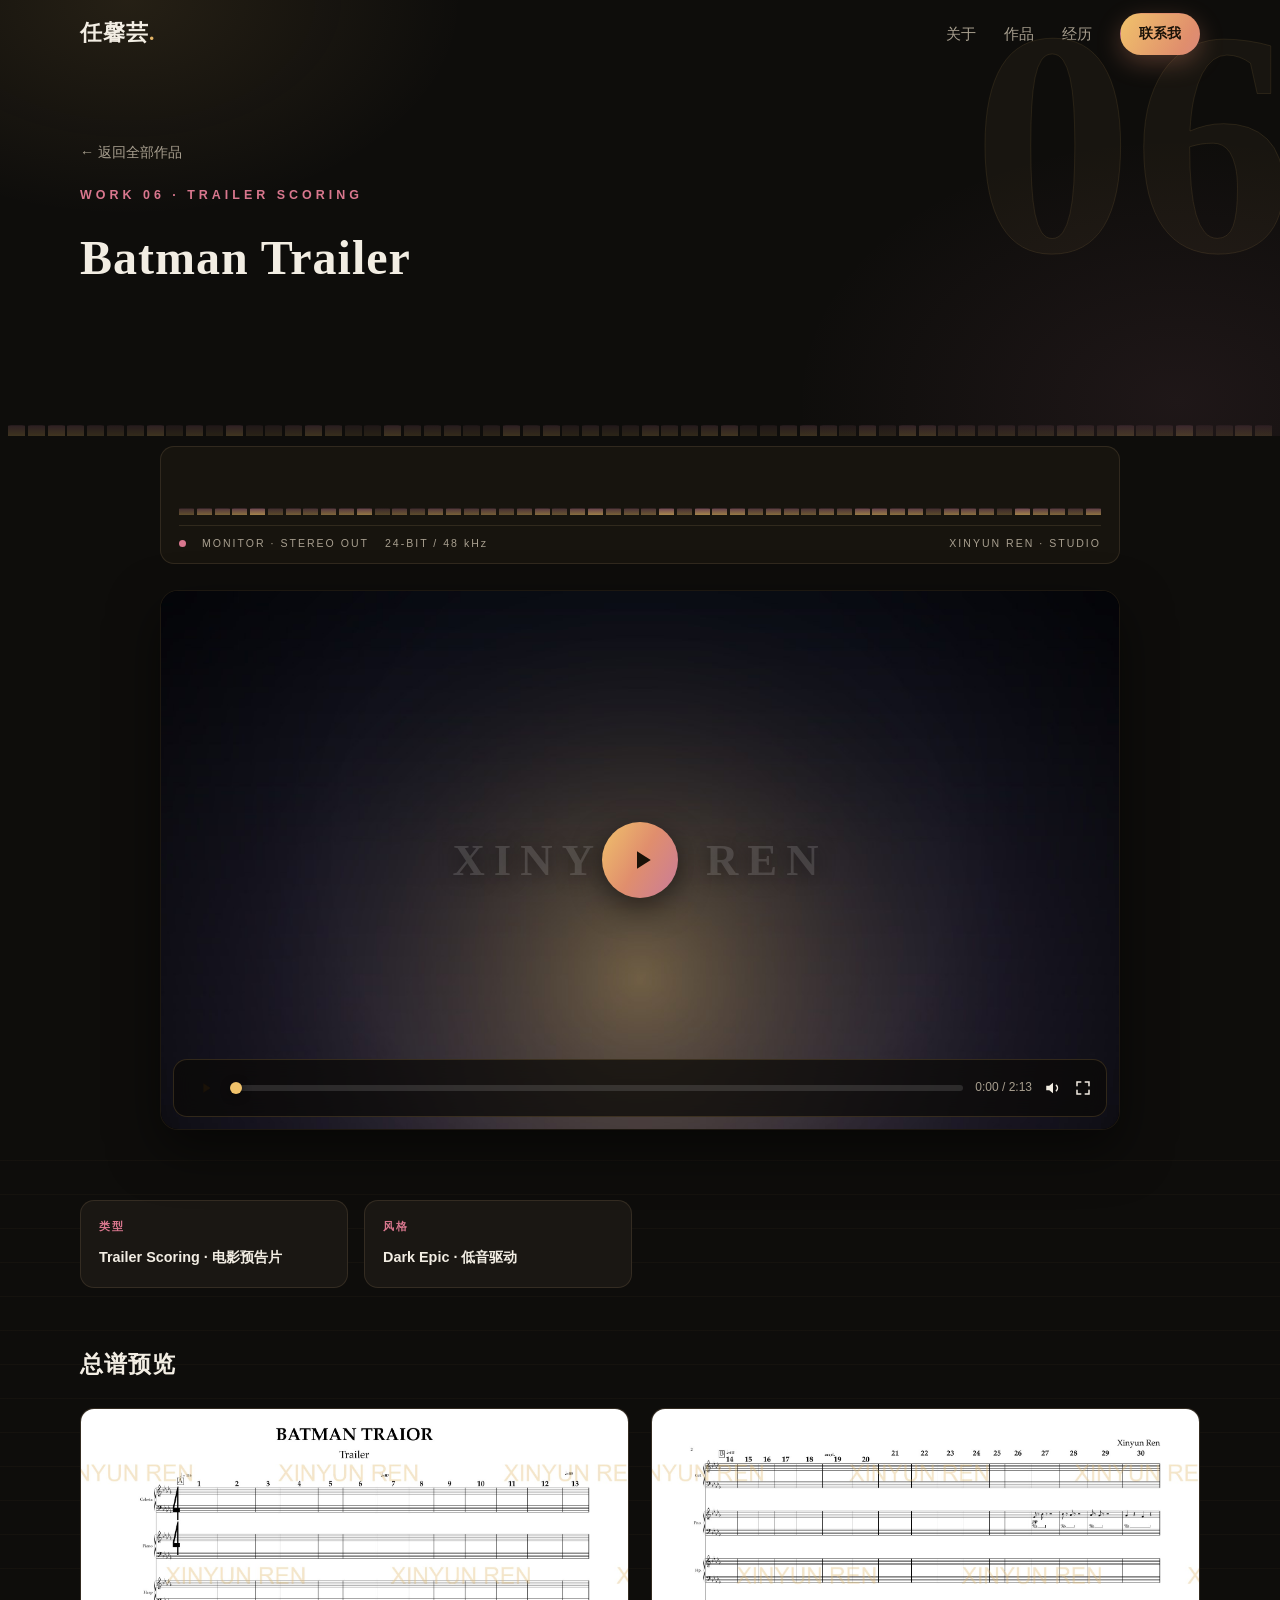
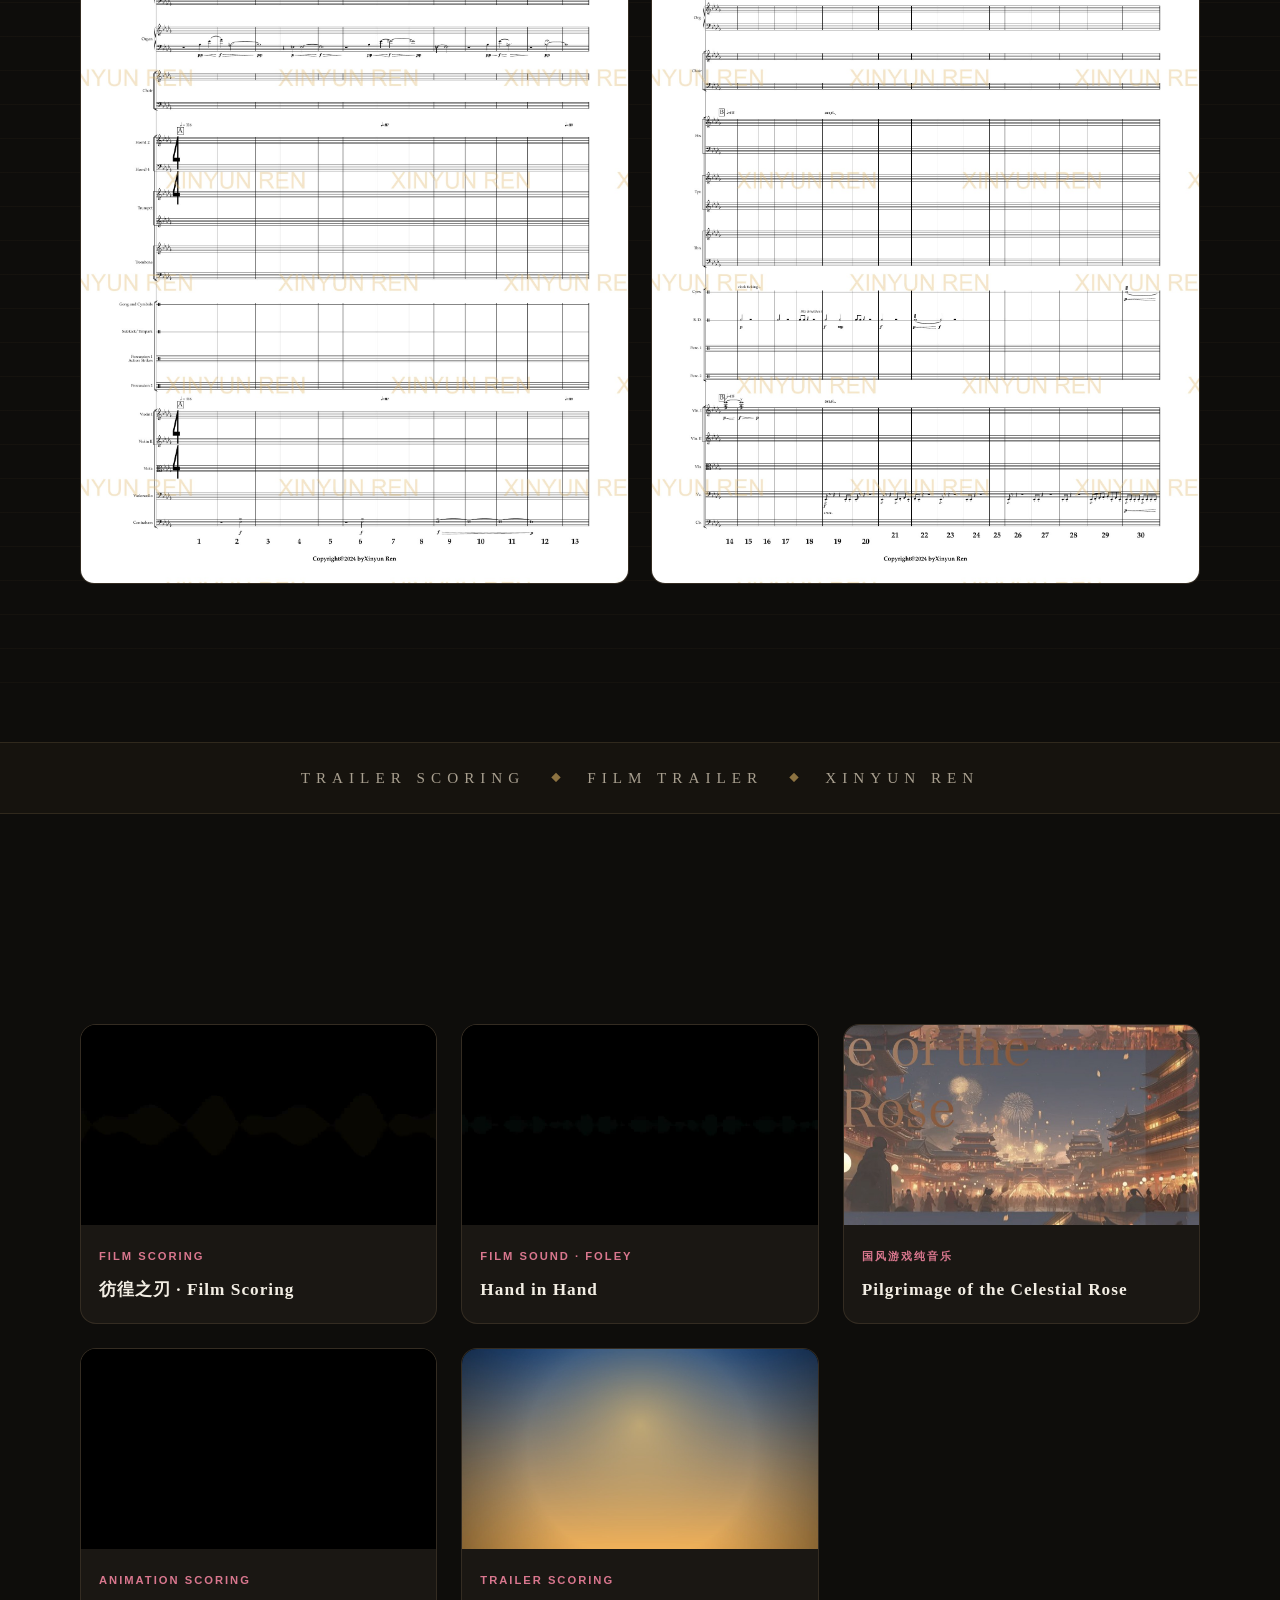
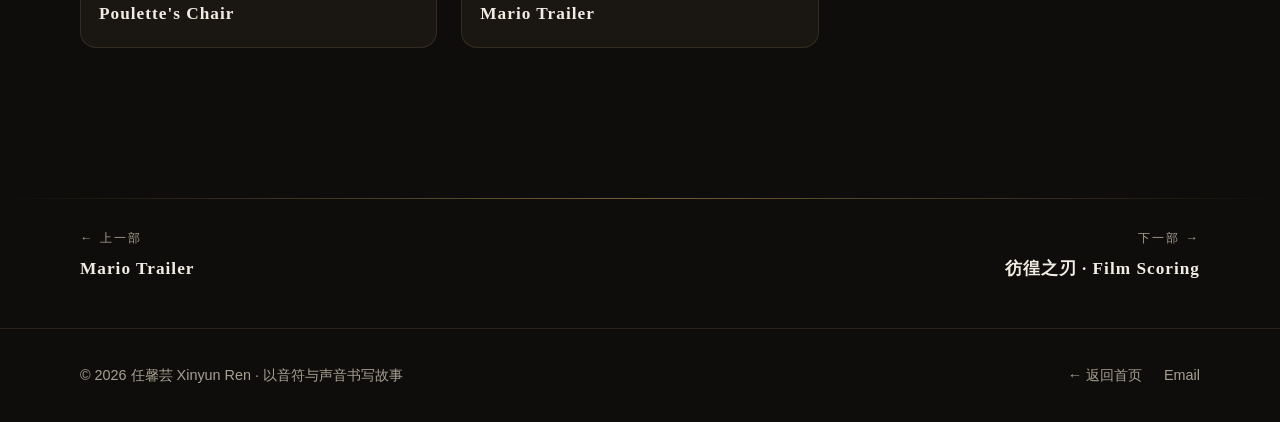
==== works/batman-trailer.html @ ea1e70ca "portfolio site" ====
<!DOCTYPE html>
<html lang="zh-CN">
<head>
  <meta charset="UTF-8" />
  <meta name="viewport" content="width=device-width, initial-scale=1.0" />
  <title>Batman Trailer · 任馨芸作品集</title>
  <link rel="stylesheet" href="../style.css" />
</head>
<body class="work-page">
  <div class="read-progress" id="readProgress"></div>

  <header class="navbar" id="navbar">
    <div class="container nav-inner">
      <a href="../index.html" class="logo">任馨芸<span class="dot">.</span></a>
      <nav class="nav-links" id="navLinks">
        <a href="../index.html#about">关于</a>
        <a href="../index.html#works">作品</a>
        <a href="../index.html#journey">经历</a>
        <a href="../index.html#contact" class="btn btn-primary btn-small">联系我</a>
      </nav>
      <button class="hamburger" id="hamburger" aria-label="菜单">
        <span></span><span></span><span></span>
      </button>
    </div>
  </header>

  <section class="work-hero">
    <div class="work-hero-bg" aria-hidden="true"></div>
    <span class="ghost-num" aria-hidden="true">06</span>
    <div class="waveform waveform-slim" id="waveform" aria-hidden="true"></div>
    <div class="container">
      <a class="crumb" href="../index.html#works">← 返回全部作品</a>
      <p class="section-tag">Work 06 · Trailer Scoring</p>
      <h1>Batman Trailer</h1>
    </div>
  </section>

  <section class="work-stage">
    <div class="stage-inner">
      <div class="console reveal">
        <div class="console-bars" id="consoleBars" aria-hidden="true"></div>
        <div class="console-meta">
          <span class="dot-live"></span>
          <span>MONITOR · STEREO OUT</span>
          <span>24-BIT / 48 kHz</span>
          <span class="c-end">XINYUN REN · STUDIO</span>
        </div>
      </div>
      <div class="media-frame" data-kind="video">
        <div class="m-watermark" aria-hidden="true">XINYUN REN</div>
        <video src="../video/batman-trailer.mp4" poster="../images/poster-batman.jpg" preload="metadata" playsinline></video>
        <button class="m-bigplay" aria-label="播放"><svg viewBox="0 0 24 24" aria-hidden="true"><path d="M8 5v14l11-7z"/></svg></button>
        <div class="m-bar">
          <button class="m-toggle" aria-label="播放 / 暂停">
            <svg class="ic-play" viewBox="0 0 24 24" aria-hidden="true"><path d="M8 5v14l11-7z"/></svg>
            <svg class="ic-pause" viewBox="0 0 24 24" aria-hidden="true"><path d="M6 5h4v14H6zM14 5h4v14h-4z"/></svg>
          </button>
          <div class="m-track"><div class="m-fill"></div><span class="m-knob"></span></div>
          <span class="m-time">0:00 / 0:00</span>
          <button class="m-mute" aria-label="静音 / 取消静音"><svg viewBox="0 0 24 24" aria-hidden="true"><path d="M3 9v6h4l5 4V5L7 9H3z"/><path d="M16.5 8.5a5 5 0 010 7" fill="none" stroke="currentColor" stroke-width="2" stroke-linecap="round"/></svg></button>
          <button class="m-full" aria-label="全屏"><svg viewBox="0 0 24 24" aria-hidden="true"><path d="M4 9V4h5M15 4h5v5M4 15v5h5M20 15v5h-5" fill="none" stroke="currentColor" stroke-width="2" stroke-linecap="round"/></svg></button>
        </div>
      </div>
    </div>
  </section>

  <section class="section work-detail">
    <div class="container">
            <div class="meta-grid">
        <div class="meta-card"><span>类型</span><strong>Trailer Scoring · 电影预告片</strong></div>
        <div class="meta-card"><span>风格</span><strong>Dark Epic · 低音驱动</strong></div>
      </div>
      <div class="score-block reveal">
        <h2>总谱预览</h2>
        <div class="score-grid">
          <figure><img src="../images/score-batman-1.jpg" alt="Batman Trailer 总谱预览" loading="lazy" /></figure>
          <figure><img src="../images/score-batman-2.jpg" alt="Batman Trailer 总谱预览 2" loading="lazy" /></figure>
        </div>
      </div>
    </div>
  </section>

  <div class="ribbon" aria-hidden="true">
    <div class="ribbon-track">
      <span>TRAILER SCORING</span><i>◆</i><span>FILM TRAILER</span><i>◆</i><span>XINYUN REN</span>
    </div>
  </div>

  <section class="section more-works">
    <div class="container">
      <p class="section-tag reveal">Keep Listening</p>
      <h2 class="section-title reveal">继续聆听</h2>
      <div class="more-grid">
        <a class="more-card reveal" href="panghuang.html">
          <div class="more-thumb"><img src="../images/poster-panghuang.jpg" alt="彷徨之刃 · Film Scoring" /></div>
          <div class="more-body"><span class="m-tag">Film Scoring</span><h4>彷徨之刃 · Film Scoring</h4></div>
        </a>
        <a class="more-card reveal" href="hand-in-hand.html">
          <div class="more-thumb"><img src="../images/poster-hand-in-hand.jpg" alt="Hand in Hand" /></div>
          <div class="more-body"><span class="m-tag">Film Sound · Foley</span><h4>Hand in Hand</h4></div>
        </a>
        <a class="more-card reveal" href="rose.html">
          <div class="more-thumb"><img src="../images/rose-cover.jpg" alt="Pilgrimage of the Celestial Rose" /></div>
          <div class="more-body"><span class="m-tag">国风游戏纯音乐</span><h4>Pilgrimage of the Celestial Rose</h4></div>
        </a>
        <a class="more-card reveal" href="poulette.html">
          <div class="more-thumb"><img src="../images/poster-poulette.jpg" alt="Poulette's Chair" /></div>
          <div class="more-body"><span class="m-tag">Animation Scoring</span><h4>Poulette's Chair</h4></div>
        </a>
        <a class="more-card reveal" href="mario-trailer.html">
          <div class="more-thumb"><img src="../images/poster-mario.jpg" alt="Mario Trailer" /></div>
          <div class="more-body"><span class="m-tag">Trailer Scoring</span><h4>Mario Trailer</h4></div>
        </a>
      </div>
    </div>
  </section>

  <nav class="pn-nav">
    <div class="container pn-inner">
      <a class="pn-link" href="mario-trailer.html"><span>← 上一部</span><strong>Mario Trailer</strong></a>
      <a class="pn-link next" href="panghuang.html"><span>下一部 →</span><strong>彷徨之刃 · Film Scoring</strong></a>
    </div>
  </nav>

  <footer class="footer">
    <div class="container footer-inner">
      <p>© 2026 任馨芸 Xinyun Ren · 以音符与声音书写故事</p>
      <div class="socials">
        <a href="../index.html">← 返回首页</a>
        <a href="mailto:careen617@gmail.com">Email</a>
      </div>
    </div>
  </footer>

  <button class="back-top" id="backTop" aria-label="回到顶部">↑</button>
  <script src="../script.js"></script>
</body>
</html>
---- style.css ----
/* ========== 基础 ========== */
:root {
  --bg: #0e0d0b;
  --bg-alt: #141210;
  --card: #1a1713;
  --border: rgba(232, 199, 141, 0.12);
  --text: #f2ede3;
  --text-dim: #a89f8f;
  --accent: #e3b466;
  --accent-2: #d9778e;
  --gradient: linear-gradient(120deg, #f0c26b, #e08e6d, #c97b9a);
  --radius: 18px;
  --nav-h: 68px;
  --font-display: "Palatino", "Palatino Linotype", Georgia, "Songti SC", "STSong", "SimSun", serif;
}
* { margin: 0; padding: 0; box-sizing: border-box; }
html { scroll-behavior: smooth; }
body {
  font-family: -apple-system, BlinkMacSystemFont, "PingFang SC", "Hiragino Sans GB",
    "Microsoft YaHei", "Segoe UI", sans-serif;
  background: var(--bg);
  color: var(--text);
  line-height: 1.75;
  overflow-x: hidden;
}
.container { width: min(1120px, 92%); margin: 0 auto; }
a { color: inherit; text-decoration: none; }
::selection { background: var(--accent); color: #14100a; }

/* ========== 导航 ========== */
.navbar {
  position: fixed; inset: 0 0 auto; z-index: 100;
  height: var(--nav-h);
  transition: background .3s, box-shadow .3s;
}
.navbar.scrolled {
  background: rgba(14, 13, 11, 0.88);
  backdrop-filter: blur(14px);
  box-shadow: 0 1px 0 var(--border);
}
.nav-inner { display: flex; align-items: center; justify-content: space-between; height: 100%; }
.logo { font-family: var(--font-display); font-size: 1.35rem; font-weight: 700; letter-spacing: 1px; }
.logo .dot { color: var(--accent); }
.nav-links { display: flex; align-items: center; gap: 28px; font-size: .95rem; }
.nav-links a:not(.btn) { color: var(--text-dim); transition: color .2s; }
.nav-links a:not(.btn):hover { color: var(--text); }
.hamburger { display: none; background: none; border: 0; cursor: pointer; padding: 8px; }
.hamburger span { display: block; width: 22px; height: 2px; background: var(--text); margin: 5px 0; border-radius: 2px; transition: .3s; }

/* ========== 按钮 ========== */
.btn {
  display: inline-flex; align-items: center; justify-content: center;
  padding: 12px 26px; border-radius: 999px; font-weight: 600; font-size: .95rem;
  border: 1px solid transparent; cursor: pointer; transition: transform .2s, box-shadow .2s, background .2s, color .2s;
}
.btn:hover { transform: translateY(-2px); }
.btn-primary { background: var(--gradient); background-size: 160% 160%; color: #1a1208; font-weight: 700; box-shadow: 0 8px 24px rgba(224, 142, 109, .3); }
.btn-primary:hover { box-shadow: 0 12px 32px rgba(201, 123, 154, .35); }
.btn-ghost { border-color: var(--border); color: var(--text); background: rgba(255,255,255,.04); }
.btn-small { padding: 8px 18px; font-size: .85rem; }

/* ========== Hero ========== */
.hero { min-height: 100vh; display: flex; align-items: center; position: relative; padding-top: var(--nav-h); overflow: hidden; }
.hero-bg {
  position: absolute; inset: 0; pointer-events: none;
  background:
    radial-gradient(640px 420px at 12% 18%, rgba(240, 194, 107, .13), transparent 60%),
    radial-gradient(720px 520px at 88% 72%, rgba(201, 123, 154, .12), transparent 60%),
    radial-gradient(520px 420px at 55% 8%, rgba(224, 142, 109, .10), transparent 60%);
}
.hero-inner { position: relative; text-align: center; padding: 70px 0 150px; z-index: 2; }
.hero-greeting { color: var(--text-dim); font-size: 1.05rem; margin-bottom: 12px; }
.hero-title {
  font-family: var(--font-display);
  font-size: clamp(3.2rem, 9vw, 5.8rem); font-weight: 700; line-height: 1.15; letter-spacing: 4px;
}
.gradient-text { background: var(--gradient); -webkit-background-clip: text; background-clip: text; color: transparent; }
.hero-ename { letter-spacing: 4px; color: var(--text-dim); font-size: .9rem; margin-top: 6px; }
.hero-sub { font-family: var(--font-display); font-size: clamp(1.2rem, 3vw, 1.7rem); font-weight: 600; color: var(--text); margin: 18px 0 16px; min-height: 1.8em; }
.hero-sub .cursor { animation: blink 1s steps(1) infinite; color: var(--accent-2); font-weight: 400; }
@keyframes blink { 50% { opacity: 0; } }
.hero-desc { color: var(--text-dim); max-width: 600px; margin: 0 auto 34px; font-size: 1.05rem; }
.hero-actions { display: flex; gap: 16px; justify-content: center; flex-wrap: wrap; margin-bottom: 56px; }
.hero-stats { display: flex; justify-content: center; gap: clamp(28px, 6vw, 72px); }
.hero-stats div { display: flex; flex-direction: column; }
.hero-stats strong { font-family: var(--font-display); font-size: 2rem; font-weight: 700;
  background: var(--gradient); -webkit-background-clip: text; background-clip: text; color: transparent; }
.hero-stats span { color: var(--text-dim); font-size: .88rem; }

/* 声波 */
.waveform {
  position: absolute; left: 0; right: 0; bottom: 0; height: 130px; z-index: 1;
  display: flex; align-items: flex-end; gap: 3px; padding: 0 8px;
  opacity: .55; pointer-events: none;
  -webkit-mask-image: linear-gradient(to bottom, transparent, #000 40%);
  mask-image: linear-gradient(to bottom, transparent, #000 40%);
}
.waveform span {
  flex: 1; height: 100%; border-radius: 3px 3px 0 0;
  background: linear-gradient(to top, rgba(240,194,107,.85), rgba(201,123,154,.7));
  transform-origin: bottom; transform: scaleY(.15);
  animation: eq 1.2s ease-in-out infinite alternate;
}
@keyframes eq { from { transform: scaleY(.12); } to { transform: scaleY(1); } }

/* ========== 通用 Section ========== */
.section { padding: 110px 0; }
.section-alt { background: var(--bg-alt); }
.section-tag { color: var(--accent-2); font-weight: 700; letter-spacing: 4px; text-transform: uppercase; font-size: .78rem; }
.section-title { font-family: var(--font-display); font-size: clamp(1.9rem, 4vw, 2.7rem); font-weight: 700; letter-spacing: 2px; margin: 8px 0 14px; }
.section-desc { color: var(--text-dim); margin-bottom: 46px; }

/* ========== 关于 ========== */
.about-grid { display: grid; grid-template-columns: 1fr 1.25fr; gap: 60px; align-items: center; }
.about-visual { position: relative; display: flex; justify-content: center; }
.avatar-ring {
  width: 230px; height: 230px; border-radius: 50%; padding: 6px;
  background: conic-gradient(from 0deg, #f0c26b, #e08e6d, #c97b9a, #f0c26b);
  animation: spin 9s linear infinite;
}
@keyframes spin { to { transform: rotate(360deg); } }
.avatar {
  width: 100%; height: 100%; border-radius: 50%; background: var(--card);
  display: block; object-fit: cover; object-position: center 30%;
  border: 5px solid var(--bg);
}
.float-card {
  position: absolute; background: var(--card); border: 1px solid var(--border);
  padding: 8px 16px; border-radius: 999px; font-size: .85rem; font-weight: 600;
  box-shadow: 0 10px 30px rgba(0,0,0,.35); animation: floaty 4.5s ease-in-out infinite;
}
.float-card-1 { top: 6%; left: 2%; animation-delay: 0s; }
.float-card-2 { top: 42%; right: -2%; animation-delay: 1.3s; }
.float-card-3 { bottom: 4%; left: 8%; animation-delay: 2.6s; }
@keyframes floaty { 0%,100% { transform: translateY(0); } 50% { transform: translateY(-10px); } }
.about-text p { color: var(--text-dim); margin-bottom: 18px; }
.about-text strong { color: var(--text); }
.about-text em { color: var(--accent); font-style: italic; }
.about-list { list-style: none; margin: 0 0 26px; color: var(--text-dim); }
.about-list li { padding: 5px 0; }
.edu-cards { display: grid; grid-template-columns: 1fr 1fr; gap: 16px; }
.edu-card { background: var(--card); border: 1px solid var(--border); border-radius: 14px; padding: 16px 18px; }
.edu-year { display: block; font-size: .75rem; color: var(--accent); font-weight: 700; letter-spacing: 1px; margin-bottom: 6px; }
.edu-card strong { font-size: .92rem; display: block; margin-bottom: 4px; }
.edu-card p { font-size: .82rem; color: var(--text-dim); margin: 0; }

/* ========== 作品卡片墙 ========== */
.works-note {
  font-size: .85rem; color: var(--accent); opacity: .85;
  margin: -36px 0 48px;
}
.works-grid { display: grid; grid-template-columns: repeat(2, 1fr); gap: 30px; }
.work-card {
  display: block; background: var(--card); border: 1px solid var(--border);
  border-radius: 18px; overflow: hidden;
  transition: transform .3s, border-color .3s, box-shadow .3s;
}
.work-card:hover {
  transform: translateY(-8px); border-color: rgba(240,194,107,.45);
  box-shadow: 0 20px 44px rgba(0,0,0,.45);
}
.work-thumb { position: relative; aspect-ratio: 16 / 9; overflow: hidden; background: #000; }
.work-thumb img {
  width: 100%; height: 100%; object-fit: cover; display: block;
  transition: transform .5s ease;
}
.work-card:hover .work-thumb img { transform: scale(1.05); }
.thumb-play {
  position: absolute; inset: 0; margin: auto;
  width: 64px; height: 64px; border-radius: 50%;
  background: rgba(12, 10, 8, .55); backdrop-filter: blur(4px);
  border: 1px solid rgba(240, 194, 107, .4);
  display: flex; align-items: center; justify-content: center;
  color: var(--accent); transition: background .25s, color .25s;
}
.thumb-play svg { width: 24px; height: 24px; fill: currentColor; margin-left: 3px; }
.work-card:hover .thumb-play { background: var(--gradient); color: #1a1208; border-color: transparent; }
.work-thumb .award-badge-inline { position: absolute; top: 14px; left: 14px; margin: 0; }
.work-body { padding: 22px 24px 24px; }
.work-body h3 { font-family: var(--font-display); font-size: 1.28rem; letter-spacing: 1px; margin: 10px 0 8px; }
.work-body p { color: var(--text-dim); font-size: .9rem; margin-bottom: 14px; }
.work-body .project-tags { margin-bottom: 4px; }
.card-more { color: var(--accent); font-weight: 600; font-size: .9rem; transition: color .2s; }
.work-card:hover .card-more { color: var(--accent-2); }

.project-tags { display: flex; gap: 8px; flex-wrap: wrap; }
.project-tags span {
  font-size: .72rem; font-weight: 600; color: var(--accent);
  background: rgba(240,194,107,.10); border: 1px solid rgba(240,194,107,.28);
  padding: 3px 10px; border-radius: 999px;
}
.project-links { display: flex; gap: 18px; align-items: center; }
.link { color: var(--accent); font-weight: 600; font-size: .9rem; transition: color .2s; }
.link:hover { color: var(--accent-2); }
.link-muted { color: var(--text-dim); font-size: .88rem; }
.award-badge-inline {
  display: inline-block;
  background: linear-gradient(120deg, #f0c26b, #e08e6d); color: #1a1208;
  font-size: .78rem; font-weight: 800; padding: 6px 14px; border-radius: 999px;
  box-shadow: 0 6px 16px rgba(0,0,0,.35);
}

/* ========== 作品详情页 ========== */
.work-hero { position: relative; overflow: hidden; padding: calc(var(--nav-h) + 70px) 0 118px; }
.work-hero .container { position: relative; z-index: 2; }
.work-hero-bg {
  position: absolute; inset: 0; pointer-events: none;
  background:
    radial-gradient(560px 360px at 10% 0%, rgba(240, 194, 107, .10), transparent 60%),
    radial-gradient(640px 440px at 92% 92%, rgba(201, 123, 154, .09), transparent 60%);
}
.waveform-slim { height: 72px; opacity: .32; }
.waveform-slim span {
  background: linear-gradient(to top, rgba(240,194,107,.7), rgba(201,123,154,.55));
}
.work-detail {
  background-image: repeating-linear-gradient(to bottom, rgba(240,194,107,.03) 0 1px, transparent 1px 34px);
}
.crumb { display: inline-block; color: var(--text-dim); font-size: .88rem; margin-bottom: 20px; transition: color .2s; }
.crumb:hover { color: var(--accent); }
.work-hero h1 {
  font-family: var(--font-display);
  font-size: clamp(2.1rem, 5vw, 3rem); font-weight: 700; letter-spacing: 1px;
  margin: 10px 0 18px;
}
.work-hero .award-badge-inline { margin-right: 10px; }
.work-lede { color: var(--text-dim); max-width: 660px; font-size: 1.02rem; }
.work-stage { padding: 10px 0 30px; }
.stage-inner { width: min(960px, 92%); margin: 0 auto; }
.media-caption { color: var(--text-dim); font-size: .8rem; margin-top: 12px; text-align: center; }
.work-detail { padding-top: 40px; }
.meta-grid { display: grid; grid-template-columns: repeat(4, 1fr); gap: 16px; margin-bottom: 56px; }
.meta-card { background: var(--card); border: 1px solid var(--border); border-radius: 14px; padding: 16px 18px; }
.meta-card span {
  display: block; font-size: .7rem; letter-spacing: 2px; text-transform: uppercase;
  color: var(--accent-2); font-weight: 700; margin-bottom: 6px;
}
.meta-card strong { font-size: .9rem; font-weight: 600; line-height: 1.55; }
.work-story h2 { font-family: var(--font-display); font-size: 1.45rem; letter-spacing: 1px; margin-bottom: 16px; }
.work-story p { color: var(--text-dim); margin-bottom: 14px; max-width: 780px; }
.work-story em { color: var(--accent); font-style: italic; }
.work-story ul { list-style: none; color: var(--text-dim); margin-bottom: 22px; }
.work-story li { padding: 5px 0; }
.pn-nav { position: relative; margin-top: 40px; }
.pn-nav::before {
  content: ""; position: absolute; top: 0; left: 0; right: 0; height: 1px;
  background: linear-gradient(90deg, transparent, rgba(240,194,107,.45), transparent);
}
.pn-inner { display: flex; justify-content: space-between; gap: 24px; padding: 30px 0 44px; }
.pn-link { max-width: 46%; }
.pn-link.next { margin-left: auto; text-align: right; }
.pn-link span { display: block; font-size: .78rem; color: var(--text-dim); letter-spacing: 2px; margin-bottom: 4px; }
.pn-link strong { font-family: var(--font-display); font-size: 1.08rem; letter-spacing: 1px; transition: color .2s; }
.pn-link:hover strong { color: var(--accent); }

/* ========== 媒体播放器 ========== */
.media-frame {
  position: relative; aspect-ratio: 16 / 9;
  border-radius: 18px; overflow: hidden;
  background: #000; border: 1px solid var(--border);
  box-shadow: 0 20px 50px rgba(0, 0, 0, .5);
  cursor: pointer;
}
.media-frame video,
.media-frame img {
  position: absolute; inset: 0; width: 100%; height: 100%;
  object-fit: cover; display: block;
}

/* 中央播放键 */
.m-bigplay {
  position: absolute; left: 50%; top: 50%;
  transform: translate(-50%, -50%);
  width: 76px; height: 76px; border-radius: 50%; border: 0; cursor: pointer;
  background: var(--gradient); color: #1a1208;
  display: flex; align-items: center; justify-content: center;
  box-shadow: 0 10px 30px rgba(0, 0, 0, .5);
  transition: transform .25s, opacity .25s;
  z-index: 4;
}
.m-bigplay svg { width: 30px; height: 30px; fill: currentColor; margin-left: 4px; }
.m-bigplay:hover { transform: translate(-50%, -50%) scale(1.1); }
.media-frame.playing .m-bigplay { opacity: 0; pointer-events: none; transform: translate(-50%, -50%) scale(.7); }
.media-frame.ended .m-bigplay { opacity: 1; pointer-events: auto; transform: translate(-50%, -50%); }

/* 控制条 */
.m-bar {
  position: absolute; left: 12px; right: 12px; bottom: 12px; z-index: 5;
  display: flex; align-items: center; gap: 12px;
  padding: 10px 14px; border-radius: 14px;
  background: rgba(12, 10, 8, .74);
  backdrop-filter: blur(10px); -webkit-backdrop-filter: blur(10px);
  border: 1px solid rgba(240, 194, 107, .16);
  opacity: 1; transition: opacity .25s;
}
.media-frame.playing .m-bar { opacity: 0; }
.media-frame.playing:hover .m-bar,
.media-frame.playing .m-bar:hover { opacity: 1; }
.m-bar button {
  background: none; border: 0; cursor: pointer; color: var(--text);
  display: flex; align-items: center; justify-content: center;
  padding: 0; transition: color .2s, opacity .2s;
}
.m-bar button:hover { color: var(--accent); }
.m-bar svg { width: 18px; height: 18px; fill: currentColor; }
.m-toggle {
  width: 36px; height: 36px; border-radius: 50%; flex-shrink: 0;
  background: var(--gradient); color: #1a1208 !important;
}
.m-toggle svg { width: 16px; height: 16px; }
.ic-pause { display: none; }
.media-frame.playing .ic-play { display: none; }
.media-frame.playing .ic-pause { display: block; }
.media-frame.muted .m-mute { opacity: .38; }
.m-time {
  font-size: .75rem; color: var(--text-dim);
  font-variant-numeric: tabular-nums; white-space: nowrap; flex-shrink: 0;
}
.m-track {
  position: relative; flex: 1; height: 6px;
  border-radius: 999px; background: rgba(255, 255, 255, .12);
  cursor: pointer; touch-action: none;
}
.m-fill {
  position: absolute; left: 0; top: 0; bottom: 0; width: 0;
  border-radius: 999px; background: var(--gradient);
}
.m-knob {
  position: absolute; top: 50%; left: -6px;
  width: 12px; height: 12px; border-radius: 50%;
  background: #f0c26b; transform: translateY(-50%);
  box-shadow: 0 2px 8px rgba(0, 0, 0, .5); pointer-events: none;
}

/* Rose 音频可视化声浪 */
.m-visual {
  position: absolute; left: 0; right: 0; bottom: 64px; z-index: 2;
  height: 84px; display: flex; align-items: flex-end; justify-content: center;
  gap: 4px; padding: 0 24px; opacity: 0; transition: opacity .35s;
  pointer-events: none;
}
.media-audio.playing .m-visual { opacity: .95; }
.m-visual span {
  flex: 1; max-width: 14px; height: 100%;
  border-radius: 3px 3px 0 0;
  background: linear-gradient(to top, rgba(240,194,107,.9), rgba(201,123,154,.75));
  transform-origin: bottom; transform: scaleY(.12);
  animation: veq 1.1s ease-in-out infinite alternate;
  animation-play-state: paused;
}
.media-audio.playing .m-visual span { animation-play-state: running; }
@keyframes veq { from { transform: scaleY(.1); } to { transform: scaleY(1); } }
.media-audio img { transition: transform 6s ease; }
.media-audio.playing img { transform: scale(1.05); }

/* ========== 经历时间线 ========== */
.timeline { position: relative; max-width: 780px; margin-top: 6px; }
.timeline::before {
  content: ""; position: absolute; left: 5px; top: 8px; bottom: 8px; width: 2px;
  background: linear-gradient(var(--accent), rgba(240,194,107,.12));
}
.t-item { position: relative; padding: 0 0 38px 30px; }
.t-item:last-child { padding-bottom: 0; }
.t-item::before {
  content: ""; position: absolute; left: 0; top: 8px; width: 12px; height: 12px;
  border-radius: 50%; background: var(--accent);
  box-shadow: 0 0 0 5px rgba(240,194,107,.15);
}
.t-time { display: inline-block; font-size: .78rem; font-weight: 700; color: var(--accent-2); letter-spacing: 1px; margin-bottom: 6px; }
.t-item h3 { font-family: var(--font-display); font-size: 1.18rem; letter-spacing: 1px; margin-bottom: 6px; }
.t-item p { color: var(--text-dim); font-size: .93rem; }

/* ========== 技能 ========== */
.skills-grid { display: grid; grid-template-columns: repeat(3, 1fr); gap: 44px; margin-bottom: 40px; }
.skill-col h3 { font-size: 1.12rem; margin-bottom: 22px; }
.skill { margin-bottom: 20px; }
.skill-head { display: flex; justify-content: space-between; font-size: .88rem; color: var(--text-dim); margin-bottom: 8px; gap: 10px; }
.bar { height: 8px; background: rgba(255,255,255,.07); border-radius: 999px; overflow: hidden; }
.bar i {
  display: block; height: 100%; width: var(--w); border-radius: 999px;
  background: var(--gradient); transform: scaleX(0); transform-origin: left;
  transition: transform 1.2s cubic-bezier(.22,1,.36,1) .2s;
}
.skill.animated .bar i { transform: scaleX(1); }
.tools-row { display: flex; flex-wrap: wrap; gap: 12px; }
.tool {
  padding: 8px 18px; border-radius: 999px; font-size: .85rem; font-weight: 600;
  color: var(--text-dim); background: rgba(255,255,255,.04); border: 1px solid var(--border);
  transition: all .2s; cursor: default;
}
.tool:hover { color: var(--text); border-color: var(--accent); transform: translateY(-2px); }

/* ========== 玩家侧写 ========== */
.games-grid { display: grid; grid-template-columns: repeat(4, 1fr); gap: 20px; }
.game-card {
  background: var(--card); border: 1px solid var(--border); border-radius: var(--radius);
  padding: 26px 20px; text-align: center; transition: transform .3s, border-color .3s;
}
.game-card:hover { transform: translateY(-6px); border-color: rgba(240,194,107,.5); }
.g-icon { font-size: 2.1rem; }
.game-card h4 { font-family: var(--font-display); margin: 12px 0 6px; font-size: 1.08rem; letter-spacing: 1px; }
.game-card p { color: var(--text-dim); font-size: .85rem; }

/* ========== 联系 ========== */
.contact-grid { display: grid; grid-template-columns: repeat(3, 1fr); gap: 16px; }
.contact-item {
  display: flex; gap: 16px; align-items: flex-start;
  background: var(--card); border: 1px solid var(--border); border-radius: var(--radius);
  padding: 22px; transition: transform .25s, border-color .25s;
}
a.contact-item:hover { transform: translateY(-4px); border-color: rgba(240,194,107,.45); }
.ci-icon { font-size: 1.5rem; }
.contact-item strong { display: block; font-size: .95rem; }
.contact-item p { color: var(--text-dim); font-size: .9rem; }
.contact-cta { margin-top: 36px; text-align: center; }

/* ========== 页脚 ========== */
.footer { border-top: 1px solid var(--border); padding: 34px 0; }
.footer-inner { display: flex; justify-content: space-between; align-items: center; flex-wrap: wrap; gap: 16px; color: var(--text-dim); font-size: .9rem; }
.socials { display: flex; gap: 22px; }
.socials a { color: var(--text-dim); transition: color .2s; }
.socials a:hover { color: var(--text); }

/* ========== 回到顶部 ========== */
.back-top {
  position: fixed; right: 26px; bottom: 26px; z-index: 90;
  width: 46px; height: 46px; border-radius: 50%; border: 1px solid var(--border);
  background: var(--card); color: var(--text); font-size: 1.15rem; cursor: pointer;
  opacity: 0; visibility: hidden; transform: translateY(12px); transition: all .3s;
  box-shadow: 0 8px 24px rgba(0,0,0,.4);
}
.back-top.show { opacity: 1; visibility: visible; transform: translateY(0); }
.back-top:hover { border-color: var(--accent); color: var(--accent); }

/* ========== 滚动显现动画 ========== */
.reveal { opacity: 0; transform: translateY(26px); transition: opacity .7s ease, transform .7s cubic-bezier(.22,1,.36,1); }
.reveal.visible { opacity: 1; transform: translateY(0); }

/* ========== 响应式 ========== */
@media (max-width: 960px) {
  .skills-grid { grid-template-columns: 1fr; gap: 34px; }
  .games-grid { grid-template-columns: repeat(2, 1fr); }
  .meta-grid { grid-template-columns: repeat(2, 1fr); }
  .process-track { grid-template-columns: repeat(2, 1fr); }
  .more-grid { grid-template-columns: 1fr 1fr; }
}
@media (max-width: 820px) {
  .about-grid, .contact-grid { grid-template-columns: 1fr; gap: 44px; }
  .works-grid { grid-template-columns: 1fr; }
  .about-visual { margin-bottom: 8px; }
}
@media (max-width: 640px) {
  .section { padding: 80px 0; }
  .process-track { grid-template-columns: 1fr; }
  .process-track::before { display: none; }
  .p-step { padding-left: 28px; }
  .p-step::before { top: 4px; }
  .more-grid { grid-template-columns: 1fr; }
  .ghost-num { font-size: 8rem; top: 0; }
  .edu-cards { grid-template-columns: 1fr; }
  .games-grid { gap: 14px; }
  .work-hero { padding-bottom: 34px; }
  .meta-grid { gap: 12px; }
  .pn-inner { flex-direction: column; gap: 20px; }
  .pn-link.next { margin-left: 0; text-align: left; }
  .m-bigplay { width: 60px; height: 60px; }
  .m-bigplay svg { width: 24px; height: 24px; }
  .m-bar { gap: 8px; padding: 8px 10px; }
  .m-bar svg { width: 15px; height: 15px; }
  .m-visual { height: 64px; bottom: 56px; }
  .hamburger { display: block; }
  .nav-links {
    position: fixed; top: var(--nav-h); right: 0; width: min(72vw, 300px);
    height: calc(100vh - var(--nav-h));
    background: rgba(14,13,11,.97); backdrop-filter: blur(16px);
    flex-direction: column; align-items: flex-start; padding: 34px 30px; gap: 22px;
    transform: translateX(100%); transition: transform .3s ease; font-size: 1.05rem;
    border-left: 1px solid var(--border);
  }
  .nav-links.open { transform: translateX(0); }
  .hero-stats { gap: 30px; }
}

/* ========== 作品页增强：进度条 / 幽灵编号 / 调音台 / 流程 / 关键词带 ========== */
.read-progress {
  position: fixed; top: 0; left: 0; z-index: 200;
  height: 3px; width: 0;
  background: var(--gradient);
  box-shadow: 0 0 12px rgba(240, 194, 107, .5);
}
.ghost-num {
  position: absolute; top: -4%; right: -1%;
  font-family: var(--font-display); font-weight: 700;
  font-size: clamp(11rem, 26vw, 20rem); line-height: 1;
  color: rgba(240, 194, 107, .045);
  -webkit-text-stroke: 1px rgba(240, 194, 107, .10);
  pointer-events: none; user-select: none; z-index: 1;
}
.work-stats {
  display: flex; flex-wrap: wrap; gap: clamp(24px, 5vw, 56px);
  margin-top: 34px; padding-top: 26px;
  border-top: 1px solid var(--border);
}
.work-stats div { display: flex; flex-direction: column; }
.work-stats strong {
  font-family: var(--font-display); font-size: 1.7rem; font-weight: 700;
  background: var(--gradient); -webkit-background-clip: text; background-clip: text; color: transparent;
}
.work-stats span { color: var(--text-dim); font-size: .85rem; }
.console {
  border: 1px solid var(--border); border-radius: 14px;
  background: rgba(240, 194, 107, .04);
  padding: 14px 18px 10px; margin-bottom: 26px;
}
.console-bars {
  display: flex; align-items: flex-end; gap: 3px;
  height: 54px; opacity: .85;
}
.console-bars span {
  flex: 1; height: 100%; border-radius: 2px 2px 0 0;
  background: linear-gradient(to top, rgba(240,194,107,.8), rgba(201,123,154,.6));
  transform-origin: bottom; transform: scaleY(.12);
  animation: veq 1.1s ease-in-out infinite alternate;
}
.console-meta {
  display: flex; align-items: center; gap: 16px;
  margin-top: 10px; padding-top: 8px; border-top: 1px solid var(--border);
  font-size: .66rem; letter-spacing: 2px; color: var(--text-dim);
}
.dot-live {
  width: 7px; height: 7px; border-radius: 50%;
  background: var(--accent-2); animation: pulse 1.6s ease-in-out infinite;
}
@keyframes pulse { 0%,100% { opacity: 1; } 50% { opacity: .25; } }
.console-meta .c-end { margin-left: auto; }
.pull-quote {
  margin: 0 0 24px; padding: 18px 22px;
  border-left: 3px solid; border-image: linear-gradient(180deg, #f0c26b, #c97b9a) 1;
  background: rgba(240, 194, 107, .05);
  border-radius: 0 14px 14px 0;
  font-family: var(--font-display); font-size: 1.15rem; letter-spacing: 1px;
}
.process { margin-top: 62px; }
.process h2 { font-family: var(--font-display); font-size: 1.45rem; letter-spacing: 1px; margin-bottom: 30px; }
.process-track {
  position: relative; display: grid;
  grid-template-columns: repeat(4, 1fr); gap: 26px;
  padding-top: 26px;
}
.process-track::before {
  content: ""; position: absolute; top: 5px; left: 6px; right: 6px; height: 2px;
  border-radius: 2px;
  background: linear-gradient(90deg, var(--accent), rgba(201, 123, 154, .3));
}
.p-step { position: relative; }
.p-step::before {
  content: ""; position: absolute; top: -26px; left: 2px;
  width: 12px; height: 12px; border-radius: 50%;
  background: var(--accent); box-shadow: 0 0 0 5px rgba(240, 194, 107, .15);
}
.p-num { display: block; font-size: .7rem; letter-spacing: 2px; color: var(--accent-2); font-weight: 700; margin-bottom: 6px; }
.p-step strong { display: block; font-size: .98rem; margin-bottom: 4px; }
.p-step p { color: var(--text-dim); font-size: .85rem; margin: 0; }
.ribbon {
  border-top: 1px solid var(--border); border-bottom: 1px solid var(--border);
  padding: 22px 0; margin-top: 48px; background: rgba(240, 194, 107, .03);
}
.ribbon-track {
  display: flex; justify-content: center; align-items: center;
  flex-wrap: wrap; gap: 8px 0;
}
.ribbon-track span {
  font-family: var(--font-display); font-size: .95rem;
  letter-spacing: 6px; color: var(--text-dim);
}
.ribbon-track i {
  font-style: normal; margin: 0 26px;
  font-size: .6rem; color: rgba(240, 194, 107, .55);
}
.more-works { padding-top: 90px; }
.more-grid { display: grid; grid-template-columns: repeat(3, 1fr); gap: 24px; }
.more-card {
  display: block; background: var(--card); border: 1px solid var(--border);
  border-radius: 16px; overflow: hidden;
  transition: transform .3s, border-color .3s, box-shadow .3s;
}
.more-card:hover {
  transform: translateY(-6px); border-color: rgba(240,194,107,.45);
  box-shadow: 0 16px 36px rgba(0,0,0,.45);
}
.more-thumb { position: relative; aspect-ratio: 16 / 9; overflow: hidden; background: #000; }
.more-thumb img { width: 100%; height: 100%; object-fit: cover; display: block; transition: transform .5s; }
.more-card:hover .more-thumb img { transform: scale(1.06); }
.more-body { padding: 16px 18px 18px; }
.more-body .m-tag { font-size: .7rem; letter-spacing: 2px; color: var(--accent-2); font-weight: 700; text-transform: uppercase; }
.more-body h4 { font-family: var(--font-display); font-size: 1.08rem; letter-spacing: 1px; margin-top: 6px; }

/* 播放器中央水印 */
.m-watermark {
  position: absolute; top: 50%; left: 50%;
  transform: translate(-50%, -50%);
  z-index: 3; pointer-events: none;
  font-family: var(--font-display); font-weight: 700;
  font-size: clamp(1.5rem, 4.5vw, 2.8rem);
  letter-spacing: clamp(4px, 1vw, 9px);
  color: rgba(255, 255, 255, .14);
  text-shadow: 0 2px 20px rgba(0, 0, 0, .45);
  white-space: nowrap; user-select: none;
}

/* 减弱动态 */
@media (prefers-reduced-motion: reduce) {
  * { animation: none !important; transition: none !important; }
  .reveal { opacity: 1; transform: none; }
}


/* ========== 总谱预览 ========== */
.score-block { margin-top: 56px; }
.score-block h2 { font-family: var(--font-display); font-size: 1.45rem; letter-spacing: 1px; margin-bottom: 24px; }
.score-grid { display: grid; grid-template-columns: repeat(auto-fit, minmax(320px, 1fr)); gap: 22px; }
.score-grid figure { margin: 0; border: 1px solid var(--border); border-radius: 14px; overflow: hidden; background: var(--card); }
.score-grid img { width: 100%; display: block; }

/* ========== 首页卡片视频预览 ========== */
.work-thumb video { width: 100%; height: 100%; object-fit: cover; display: block; }
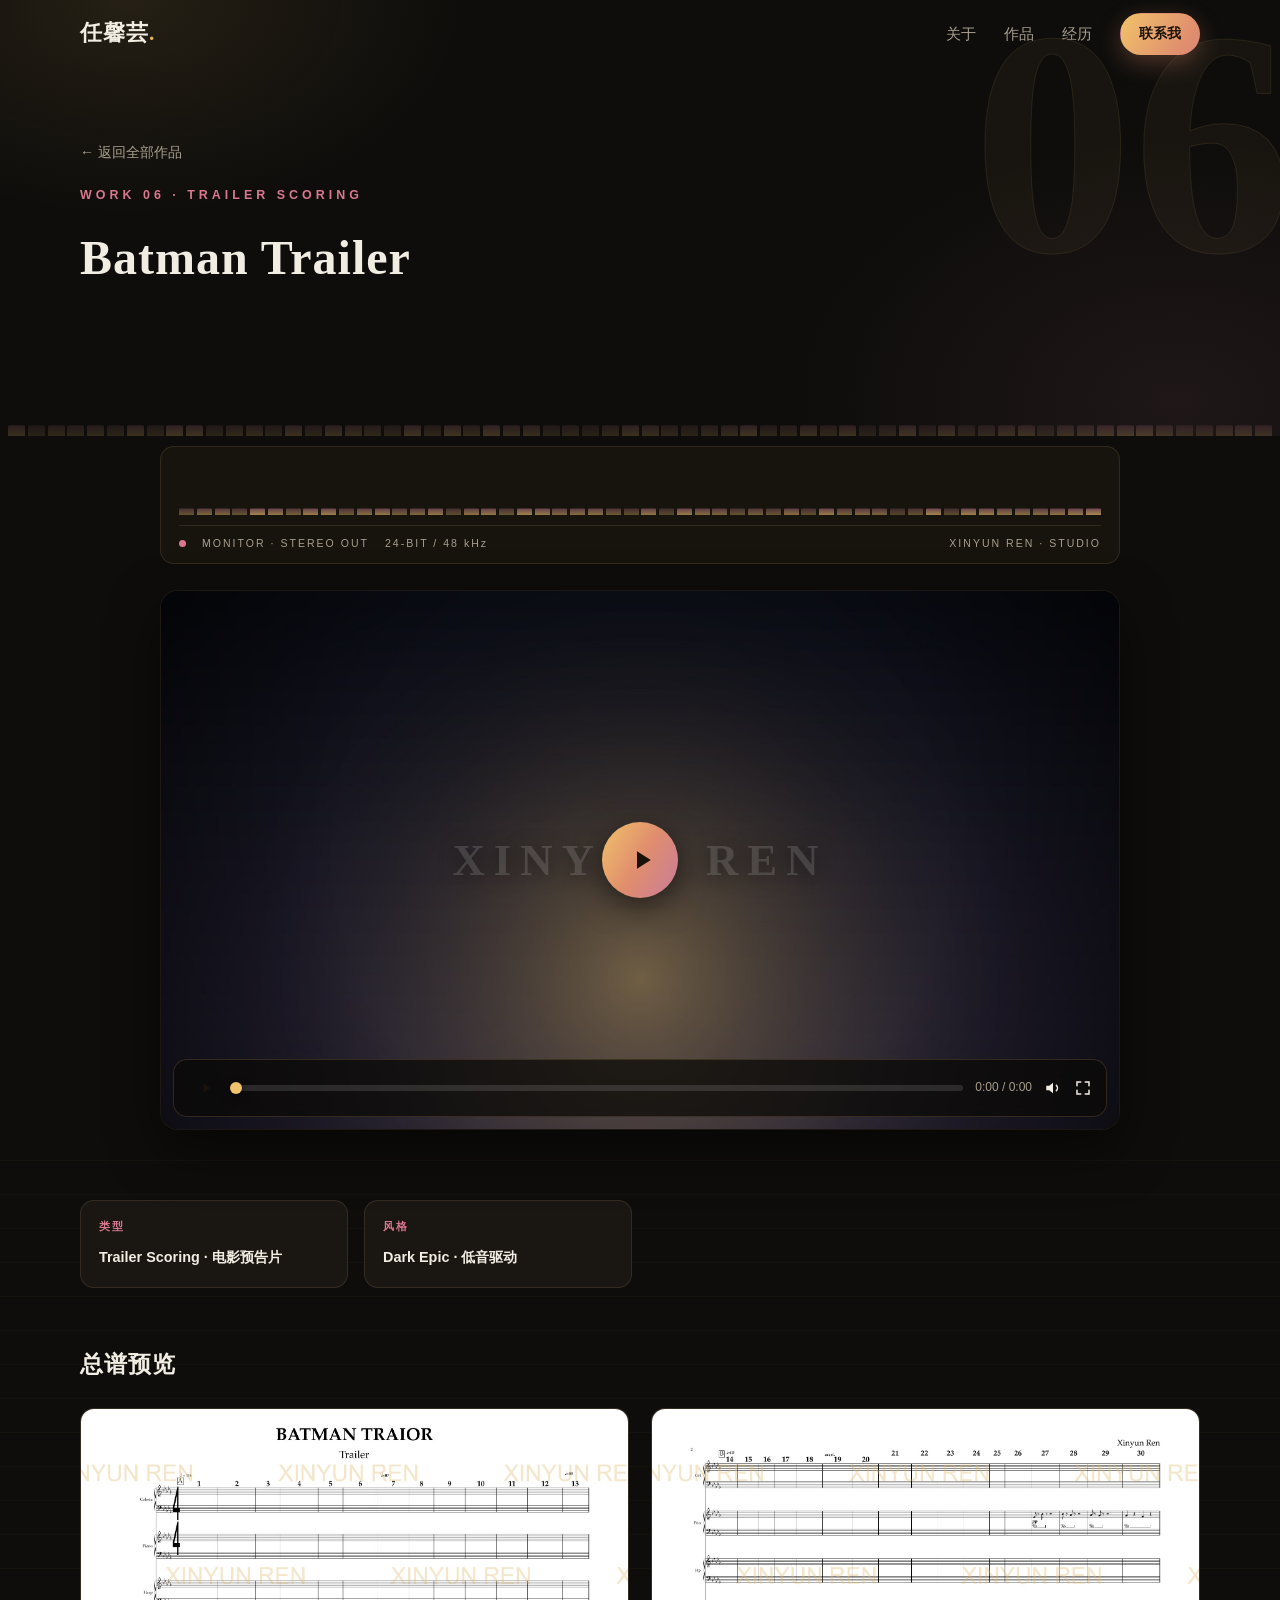
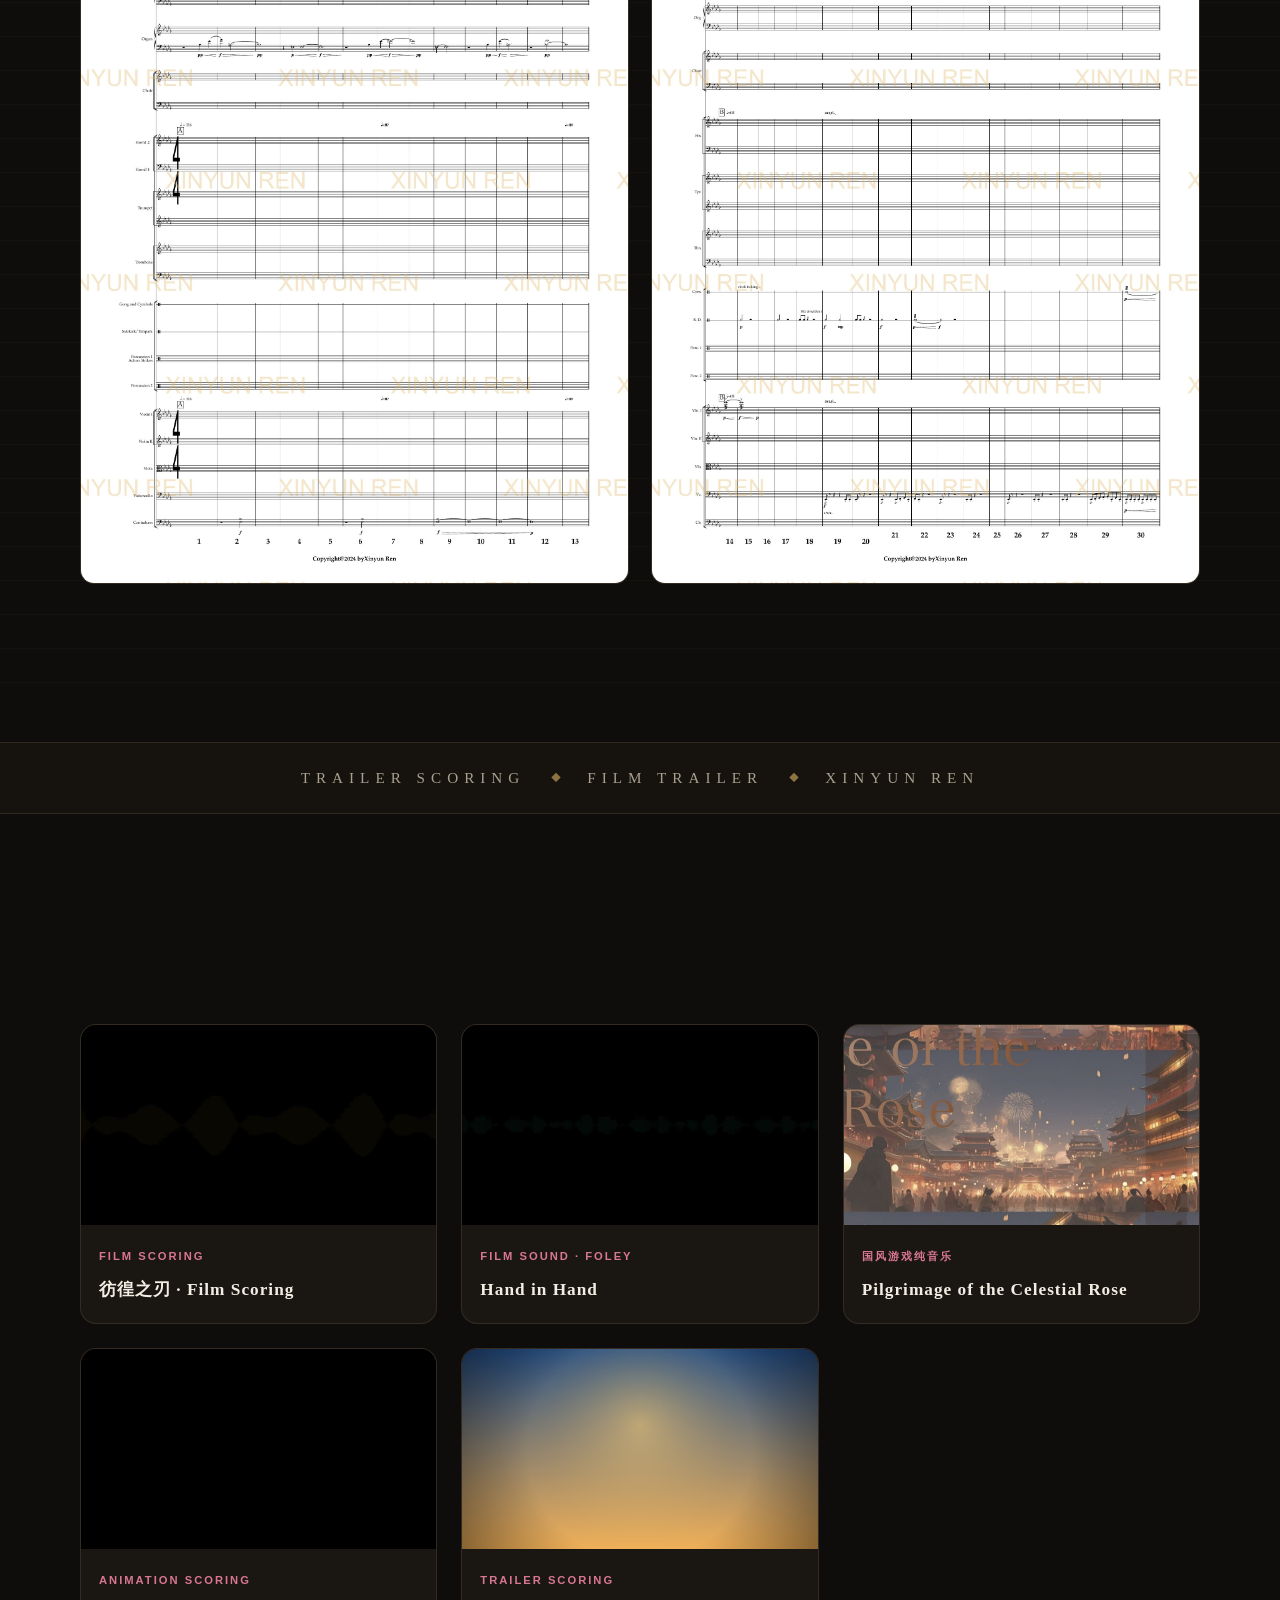
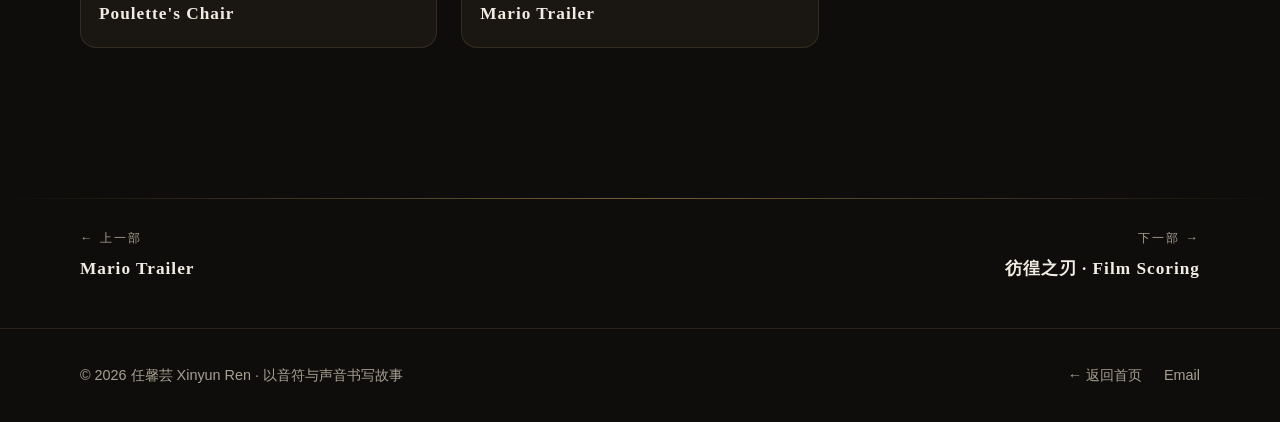
==== commit 43667be0: "perf: remove video preload for faster page load" ====
--- a/works/batman-trailer.html
+++ b/works/batman-trailer.html
@@ -48,7 +48,7 @@
       </div>
       <div class="media-frame" data-kind="video">
         <div class="m-watermark" aria-hidden="true">XINYUN REN</div>
-        <video src="../video/batman-trailer.mp4" poster="../images/poster-batman.jpg" preload="metadata" playsinline></video>
+        <video src="../video/batman-trailer.mp4" poster="../images/poster-batman.jpg" preload="none" playsinline></video>
         <button class="m-bigplay" aria-label="播放"><svg viewBox="0 0 24 24" aria-hidden="true"><path d="M8 5v14l11-7z"/></svg></button>
         <div class="m-bar">
           <button class="m-toggle" aria-label="播放 / 暂停">
